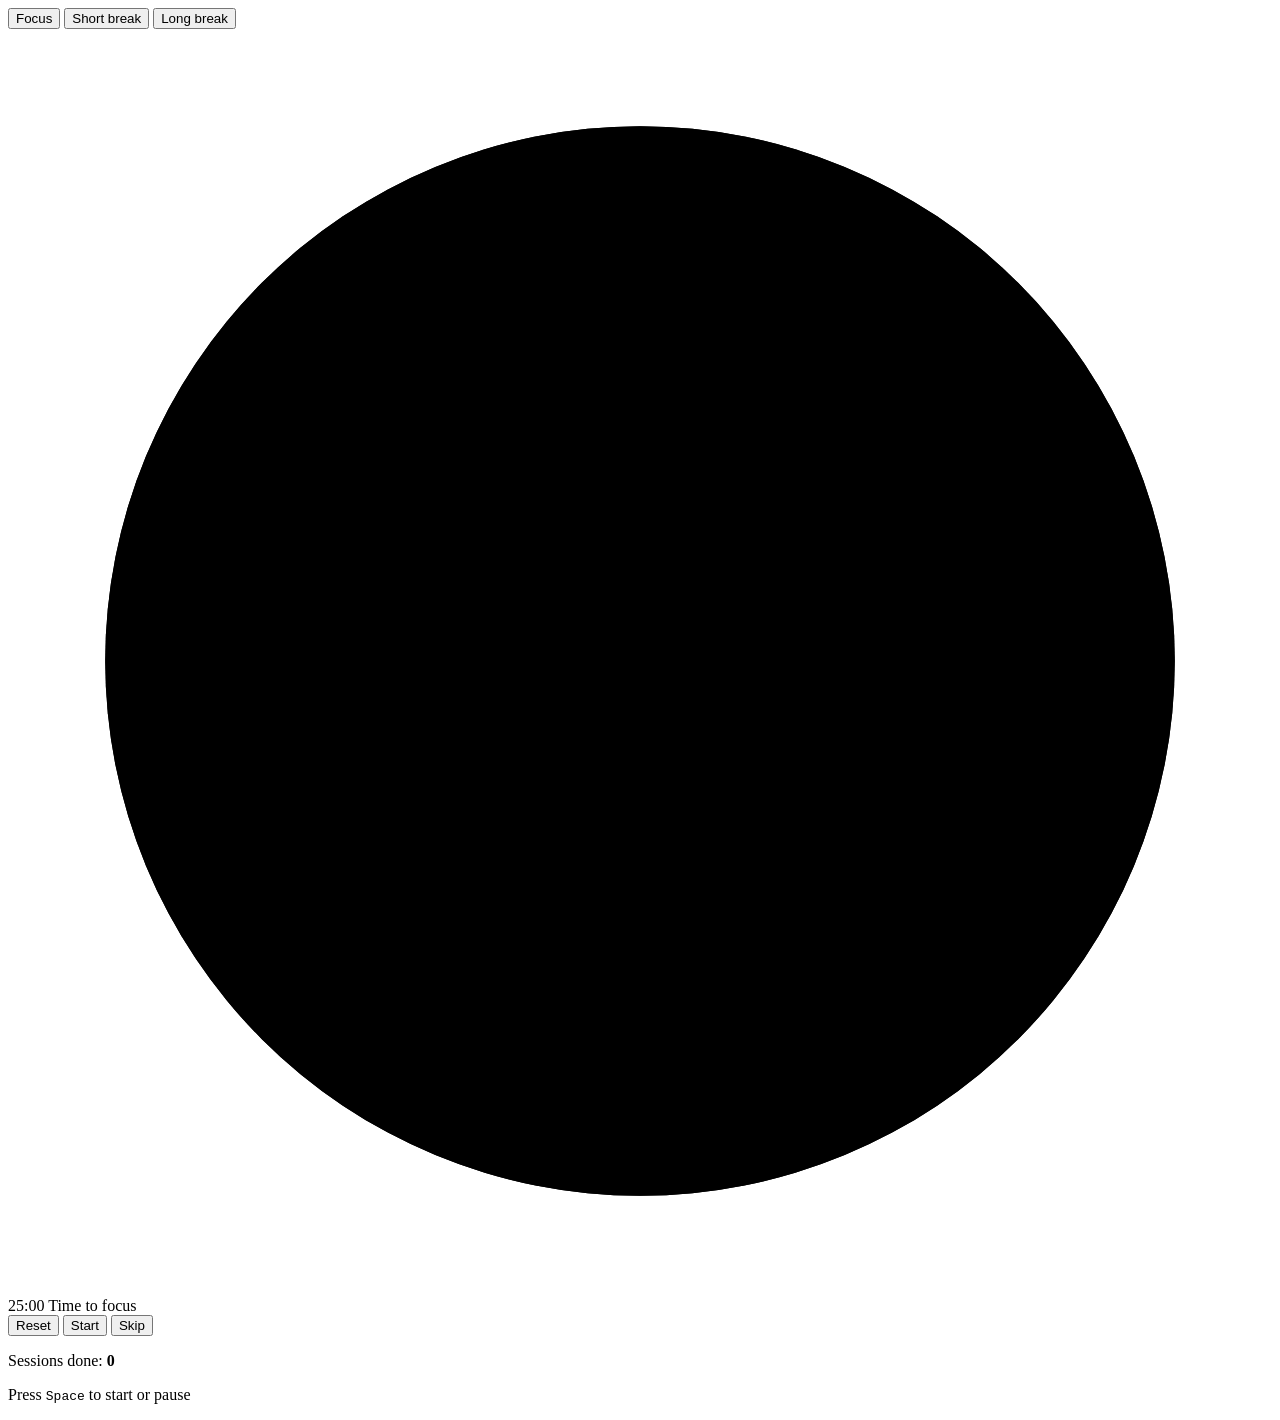
==== pomodoro.html @ 3b55809a "feat: add Html structure for timer and controls" ====
<!doctype html>
<html lang="en">
  <head>
    <meta charset="UTF-8" />
    <meta name="viewport" content="width=device-width, initial-scale=1" />
    <title>Focus Timer</title>
    <link rel="preconnect" href="https://fonts.googleapis.com" />
    <link rel="preconnect" href="https://fonts.gstatic.com" crossorigin />
    <link
      href="https://fonts.googleapis.com/css2?family=Bricolage+Grotesque:wght@400;600;800&display=swap"
      rel="stylesheet"
    />
    <link rel="stylesheet" href="pomodoro.css" />
  </head>
  <body data-mode="focus">
    <main class="app">
      <!-- Mode tabs: clicking one switches the timer mode -->
      <nav class="modes" aria-label="Timer mode">
        <button class="mode-btn is-active" data-mode="focus">Focus</button>
        <button class="mode-btn" data-mode="short">Short break</button>
        <button class="mode-btn" data-mode="long">Long break</button>
      </nav>

      <!-- Timer: SVG ring + time text on top -->
      <section class="timer" aria-live="off">
        <svg class="ring" viewBox="0 0 260 260" aria-hidden="true">
          <circle class="ring-track" cx="130" cy="130" r="110" />
          <circle class="ring-progress" cx="130" cy="130" r="110" />
        </svg>
        <div class="timer-text">
          <span id="time" class="time">25:00</span>
          <span id="label" class="label">Time to focus</span>
        </div>
      </section>

      <!-- Controls -->
      <div class="controls">
        <button id="reset" class="btn btn-ghost" aria-label="Reset timer">
          Reset
        </button>
        <button id="start" class="btn btn-main">Start</button>
        <button id="skip" class="btn btn-ghost" aria-label="Skip to next mode">
          Skip
        </button>
      </div>

      <p class="session-info">
        Sessions done: <strong id="sessions">0</strong>
      </p>
      <p class="hint">Press <kbd>Space</kbd> to start or pause</p>
    </main>

    <script src="pomodoro.js"></script>
  </body>
</html>
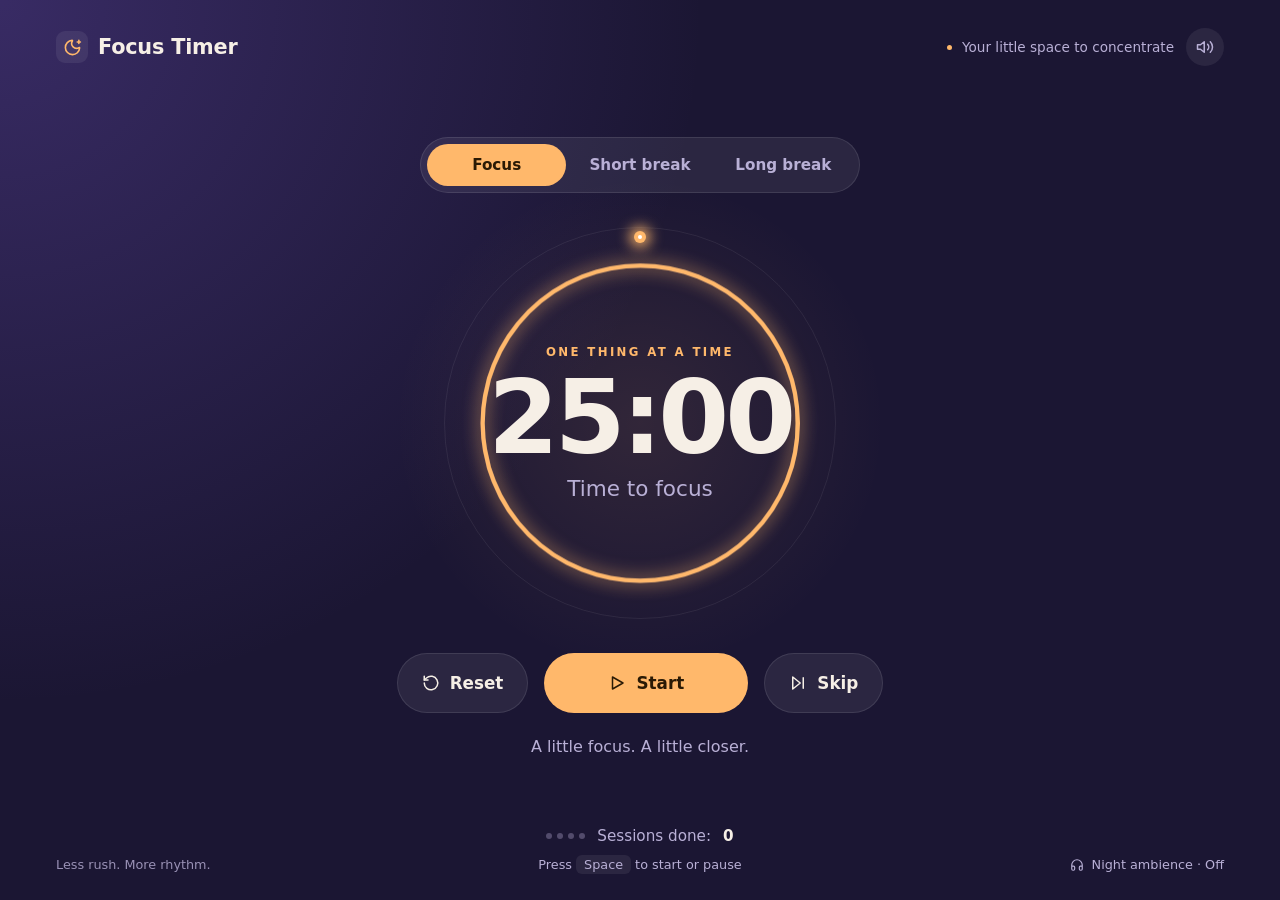
==== commit 84d5e3e7: "feat: match Figma design for header, footer, ring and mobile" ====
--- a/pomodoro.html
+++ b/pomodoro.html
@@ -13,43 +13,211 @@
     <link rel="stylesheet" href="pomodoro.css" />
   </head>
   <body data-mode="focus">
+    <canvas id="bg"></canvas>
+
+    <!-- ---------- Header ---------- -->
+    <header class="top-bar">
+      <div class="brand">
+        <span class="brand-icon" aria-hidden="true">
+          <svg
+            width="19"
+            height="19"
+            viewBox="0 0 24 24"
+            fill="none"
+            stroke="currentColor"
+            stroke-width="2"
+            stroke-linecap="round"
+            stroke-linejoin="round"
+          >
+            <path d="M18 5h4" />
+            <path d="M20 3v4" />
+            <path
+              d="M20.985 12.486a9 9 0 1 1-9.473-9.472c.405-.022.617.46.402.803a6 6 0 0 0 8.268 8.268c.344-.215.825-.004.803.401"
+            />
+          </svg>
+        </span>
+        <span>Focus Timer</span>
+      </div>
+
+      <div class="quiet-setting">
+        <p class="top-tagline">Your little space to concentrate</p>
+        <!-- Placeholder: the sound feature isn't built yet -->
+        <button class="icon-btn" aria-label="Sound (coming soon)">
+          <svg
+            width="18"
+            height="18"
+            viewBox="0 0 24 24"
+            fill="none"
+            stroke="currentColor"
+            stroke-width="2"
+            stroke-linecap="round"
+            stroke-linejoin="round"
+            aria-hidden="true"
+          >
+            <polygon points="11 5 6 9 2 9 2 15 6 15 11 19 11 5" />
+            <path d="M15.54 8.46a5 5 0 0 1 0 7.07" />
+            <path d="M19.07 4.93a10 10 0 0 1 0 14.14" />
+          </svg>
+        </button>
+      </div>
+    </header>
+
+    <!-- ---------- Main ---------- -->
     <main class="app">
-      <!-- Mode tabs: clicking one switches the timer mode -->
       <nav class="modes" aria-label="Timer mode">
         <button class="mode-btn is-active" data-mode="focus">Focus</button>
         <button class="mode-btn" data-mode="short">Short break</button>
         <button class="mode-btn" data-mode="long">Long break</button>
       </nav>
 
-      <!-- Timer: SVG ring + time text on top -->
       <section class="timer" aria-live="off">
         <svg class="ring" viewBox="0 0 260 260" aria-hidden="true">
           <circle class="ring-track" cx="130" cy="130" r="110" />
           <circle class="ring-progress" cx="130" cy="130" r="110" />
         </svg>
+        <!-- The glowing dot that rides the end of the progress line -->
+        <div class="dot-orbit" id="dot-orbit" aria-hidden="true">
+          <span class="orbit-dot"></span>
+        </div>
         <div class="timer-text">
+          <span id="eyebrow" class="eyebrow">One thing at a time</span>
           <span id="time" class="time">25:00</span>
           <span id="label" class="label">Time to focus</span>
         </div>
       </section>
 
-      <!-- Controls -->
       <div class="controls">
         <button id="reset" class="btn btn-ghost" aria-label="Reset timer">
+          <svg
+            width="18"
+            height="18"
+            viewBox="0 0 24 24"
+            fill="none"
+            stroke="currentColor"
+            stroke-width="2"
+            stroke-linecap="round"
+            stroke-linejoin="round"
+            aria-hidden="true"
+          >
+            <path d="M3 12a9 9 0 1 0 3-6.7L3 8" />
+            <path d="M3 3v5h5" />
+          </svg>
           Reset
         </button>
-        <button id="start" class="btn btn-main">Start</button>
+        <button id="start" class="btn btn-main">
+          <svg
+            width="18"
+            height="18"
+            viewBox="0 0 24 24"
+            fill="none"
+            stroke="currentColor"
+            stroke-width="2"
+            stroke-linecap="round"
+            stroke-linejoin="round"
+            aria-hidden="true"
+          >
+            <polygon points="6 4 20 12 6 20 6 4" />
+          </svg>
+          <span id="start-label">Start</span>
+        </button>
         <button id="skip" class="btn btn-ghost" aria-label="Skip to next mode">
+          <svg
+            width="18"
+            height="18"
+            viewBox="0 0 24 24"
+            fill="none"
+            stroke="currentColor"
+            stroke-width="2"
+            stroke-linecap="round"
+            stroke-linejoin="round"
+            aria-hidden="true"
+          >
+            <polygon points="5 4 15 12 5 20 5 4" />
+            <line x1="19" y1="5" x2="19" y2="19" />
+          </svg>
           Skip
         </button>
       </div>
 
-      <p class="session-info">
-        Sessions done: <strong id="sessions">0</strong>
+      <p id="tagline" class="tagline">A little focus. A little closer.</p>
+
+      <!-- Only visible during breaks (see CSS). Games will hook in here. -->
+      <a class="activity-link" href="#activities">
+        <svg
+          width="18"
+          height="18"
+          viewBox="0 0 24 24"
+          fill="none"
+          stroke="currentColor"
+          stroke-width="2"
+          stroke-linecap="round"
+          stroke-linejoin="round"
+          aria-hidden="true"
+        >
+          <line x1="6" x2="10" y1="11" y2="11" />
+          <line x1="8" x2="8" y1="9" y2="13" />
+          <line x1="15" x2="15.01" y1="12" y2="12" />
+          <line x1="18" x2="18.01" y1="10" y2="10" />
+          <path
+            d="M17.32 5H6.68a4 4 0 0 0-3.978 3.59c-.006.052-.01.101-.017.152C2.604 9.416 2 14.456 2 16a3 3 0 0 0 3 3c1 0 1.5-.5 2-1l1.414-1.414A2 2 0 0 1 9.828 16h4.344a2 2 0 0 1 1.414.586L17 18c.5.5 1 1 2 1a3 3 0 0 0 3-3c0-1.545-.604-6.584-.685-7.258-.007-.05-.011-.1-.017-.151A4 4 0 0 0 17.32 5z"
+          />
+        </svg>
+        A little play? Explore break activities
+        <svg
+          width="14"
+          height="14"
+          viewBox="0 0 24 24"
+          fill="none"
+          stroke="currentColor"
+          stroke-width="2"
+          stroke-linecap="round"
+          stroke-linejoin="round"
+          aria-hidden="true"
+        >
+          <path d="M7 7h10v10" />
+          <path d="M7 17 17 7" />
+        </svg>
+      </a>
+    </main>
+
+    <!-- ---------- Footer ---------- -->
+    <footer class="bottom-bar">
+      <p class="footer-note">Less rush. More rhythm.</p>
+
+      <div class="bottom-center">
+        <p class="session-info">
+          <span class="dots" aria-hidden="true">
+            <span class="dot"></span>
+            <span class="dot"></span>
+            <span class="dot"></span>
+            <span class="dot"></span>
+          </span>
+          Sessions done: <strong id="sessions">0</strong>
+        </p>
+        <p class="hint">Press <kbd>Space</kbd> to start or pause</p>
+      </div>
+
+      <p class="ambience">
+        <svg
+          width="14"
+          height="14"
+          viewBox="0 0 24 24"
+          fill="none"
+          stroke="currentColor"
+          stroke-width="2"
+          stroke-linecap="round"
+          stroke-linejoin="round"
+          aria-hidden="true"
+        >
+          <path
+            d="M3 14h3a2 2 0 0 1 2 2v3a2 2 0 0 1-2 2H5a2 2 0 0 1-2-2v-7a9 9 0 0 1 18 0v7a2 2 0 0 1-2 2h-1a2 2 0 0 1-2-2v-3a2 2 0 0 1 2-2h3"
+          />
+        </svg>
+        Night ambience · Off
       </p>
-      <p class="hint">Press <kbd>Space</kbd> to start or pause</p>
-    </main>
-
+    </footer>
+
+    <script src="particles.js"></script>
     <script src="pomodoro.js"></script>
   </body>
 </html>
--- a/pomodoro.css
+++ b/pomodoro.css
@@ -0,0 +1,514 @@
+/* ---------- Theme tokens: each mode redefines these ---------- */
+:root {
+  --bg: #1b1633;
+  --surface: rgba(255, 255, 255, 0.07);
+  --line: rgba(255, 255, 255, 0.1);
+  --ink: #f6efe6;
+  --ink-soft: #b9b0d6;
+  --accent: #ffb86b;
+  --accent-ink: #2a1a05;
+  --nebula: rgba(124, 92, 214, 0.3);
+}
+
+body[data-mode="short"] {
+  --bg: #0f3d3a;
+  --ink: #eafaf3;
+  --ink-soft: #9fcfc2;
+  --accent: #9be7c4;
+  --accent-ink: #06231f;
+  --nebula: rgba(60, 200, 170, 0.25);
+}
+
+body[data-mode="long"] {
+  --bg: #12304f;
+  --ink: #eaf3ff;
+  --ink-soft: #9db9d9;
+  --accent: #8ec5ff;
+  --accent-ink: #061a30;
+  --nebula: rgba(90, 150, 255, 0.28);
+}
+
+/* ---------- Base ---------- */
+* {
+  box-sizing: border-box;
+  margin: 0;
+}
+
+body {
+  min-height: 100vh;
+  display: flex;
+  flex-direction: column;
+  padding: 28px 56px;
+  background-color: var(--bg);
+  background-image: radial-gradient(
+    circle at 0% 0%,
+    var(--nebula),
+    transparent 45%
+  );
+  background-attachment: fixed;
+  color: var(--ink);
+  font-family: "Bricolage Grotesque", system-ui, sans-serif;
+  transition:
+    background-color 0.6s ease,
+    color 0.6s ease;
+}
+
+#bg {
+  position: fixed;
+  top: 0;
+  left: 0;
+  z-index: -1;
+}
+
+/* ---------- Header ---------- */
+.top-bar {
+  display: flex;
+  justify-content: space-between;
+  align-items: center;
+  gap: 16px;
+}
+
+.brand {
+  display: flex;
+  align-items: center;
+  gap: 10px;
+  font-weight: 800;
+  font-size: 1.3rem;
+  letter-spacing: -0.01em;
+}
+
+.brand-icon {
+  display: grid;
+  place-items: center;
+  width: 32px;
+  height: 32px;
+  border-radius: 9px;
+  background: var(--surface);
+  color: var(--accent);
+  transition: color 0.6s ease;
+}
+
+.quiet-setting {
+  display: flex;
+  align-items: center;
+  gap: 12px;
+}
+
+.top-tagline {
+  display: flex;
+  align-items: center;
+  gap: 10px;
+  color: var(--ink-soft);
+  font-size: 0.85rem;
+}
+
+.top-tagline::before {
+  content: "";
+  width: 5px;
+  height: 5px;
+  border-radius: 50%;
+  background: var(--accent);
+}
+
+.icon-btn {
+  display: grid;
+  place-items: center;
+  width: 38px;
+  height: 38px;
+  border: 0;
+  border-radius: 50%;
+  background: var(--surface);
+  color: var(--ink-soft);
+  cursor: pointer;
+  transition: color 0.2s;
+}
+
+.icon-btn:hover {
+  color: var(--ink);
+}
+
+/* ---------- Main ---------- */
+.app {
+  flex: 1;
+  width: 100%;
+  max-width: 560px;
+  margin: 0 auto;
+  display: flex;
+  flex-direction: column;
+  align-items: center;
+  justify-content: center;
+  gap: 34px;
+  padding: 16px 0;
+}
+
+/* ---------- Mode tabs ---------- */
+.modes {
+  display: flex;
+  width: min(100%, 440px);
+  gap: 4px;
+  padding: 6px;
+  background: var(--surface);
+  border: 1px solid var(--line);
+  border-radius: 999px;
+}
+
+.mode-btn {
+  flex: 1;
+  border: 0;
+  background: transparent;
+  color: var(--ink-soft);
+  font: inherit;
+  font-size: 0.95rem;
+  font-weight: 600;
+  padding: 12px 8px;
+  border-radius: 999px;
+  cursor: pointer;
+  transition:
+    background-color 0.3s,
+    color 0.3s;
+}
+
+.mode-btn:hover {
+  color: var(--ink);
+}
+
+.mode-btn.is-active {
+  background: var(--accent);
+  color: var(--accent-ink);
+}
+
+/* ---------- Timer ring ---------- */
+.timer {
+  --size: min(86vw, 392px);
+  position: relative;
+  width: var(--size);
+  aspect-ratio: 1;
+}
+
+/* Faint outer orbit line */
+.timer::before {
+  content: "";
+  position: absolute;
+  inset: 0;
+  border-radius: 50%;
+  border: 1px solid rgba(255, 255, 255, 0.07);
+}
+
+/* Soft glow behind the whole timer */
+.timer::after {
+  content: "";
+  position: absolute;
+  inset: -18%;
+  z-index: -1;
+  border-radius: 50%;
+  background: radial-gradient(
+    circle,
+    color-mix(in srgb, var(--accent) 10%, transparent),
+    transparent 65%
+  );
+}
+
+.ring {
+  position: absolute;
+  inset: 2.5%;
+  width: 95%;
+  height: 95%;
+  transform: rotate(-90deg); /* start the ring at 12 o'clock */
+}
+
+.ring circle {
+  fill: none;
+  stroke-width: 3;
+}
+
+.ring-track {
+  stroke: var(--ink-soft);
+  opacity: 0.15;
+}
+
+.ring-progress {
+  stroke: var(--accent);
+  stroke-linecap: round;
+  filter: drop-shadow(0 0 6px var(--accent));
+  transition: stroke 0.6s ease;
+}
+
+/* The wrapper is the same size as the ring. JS rotates it,
+   and the dot sits at its top edge, so it rides the ring. */
+.dot-orbit {
+  position: absolute;
+  inset: 2.5%;
+}
+
+.orbit-dot {
+  position: absolute;
+  top: 0;
+  left: 50%;
+  width: 12px;
+  height: 12px;
+  margin: -6px 0 0 -6px;
+  border-radius: 50%;
+  background: var(--accent);
+  box-shadow: 0 0 14px 4px var(--accent);
+}
+
+.orbit-dot::after {
+  content: "";
+  position: absolute;
+  inset: 4px;
+  border-radius: 50%;
+  background: #fff;
+}
+
+.timer-text {
+  position: absolute;
+  inset: 0;
+  display: flex;
+  flex-direction: column;
+  align-items: center;
+  justify-content: center;
+  gap: 8px;
+  text-align: center;
+}
+
+.eyebrow {
+  color: var(--accent);
+  font-size: calc(var(--size) * 0.03);
+  font-weight: 600;
+  letter-spacing: 0.2em;
+  text-transform: uppercase;
+  transition: color 0.6s ease;
+}
+
+.time {
+  font-size: calc(var(--size) * 0.26);
+  line-height: 1;
+  font-weight: 800;
+  font-variant-numeric: tabular-nums; /* digits keep the same width, so the text doesn't jiggle */
+  letter-spacing: -0.04em;
+}
+
+.label {
+  color: var(--ink-soft);
+  font-size: calc(var(--size) * 0.055);
+}
+
+/* ---------- Controls ---------- */
+.controls {
+  display: flex;
+  align-items: center;
+  gap: 16px;
+}
+
+.btn {
+  display: inline-flex;
+  align-items: center;
+  justify-content: center;
+  gap: 10px;
+  height: 60px;
+  font: inherit;
+  font-size: 1.05rem;
+  font-weight: 600;
+  border: 0;
+  cursor: pointer;
+  border-radius: 999px;
+  transition:
+    transform 0.15s ease,
+    background-color 0.3s,
+    color 0.3s;
+}
+
+.btn:active {
+  transform: scale(0.96);
+}
+
+.btn-main {
+  min-width: 204px;
+  background: var(--accent);
+  color: var(--accent-ink);
+  font-weight: 800;
+}
+
+.btn-ghost {
+  min-width: 115px;
+  padding: 0 24px;
+  background: var(--surface);
+  color: var(--ink);
+  border: 1px solid var(--line);
+}
+
+.mode-btn:focus-visible,
+.btn:focus-visible,
+.icon-btn:focus-visible,
+.activity-link:focus-visible {
+  outline: 3px solid var(--ink);
+  outline-offset: 3px;
+}
+
+.tagline {
+  margin-top: -10px;
+  color: var(--ink-soft);
+  font-size: 1rem;
+}
+
+.activity-link {
+  display: inline-flex;
+  align-items: center;
+  gap: 8px;
+  margin-top: -14px;
+  color: var(--accent);
+  font-size: 0.95rem;
+  text-decoration: none;
+}
+
+.activity-link:hover {
+  text-decoration: underline;
+}
+
+/* Only show the games link during breaks */
+body[data-mode="focus"] .activity-link {
+  display: none;
+}
+
+/* ---------- Footer ---------- */
+.bottom-bar {
+  display: grid;
+  grid-template-columns: 1fr auto 1fr;
+  align-items: end;
+  gap: 16px;
+  color: var(--ink-soft);
+  font-size: 0.8rem;
+}
+
+.footer-note {
+  opacity: 0.8;
+}
+
+.ambience {
+  display: flex;
+  align-items: center;
+  justify-content: flex-end;
+  gap: 8px;
+}
+
+.bottom-center {
+  display: flex;
+  flex-direction: column;
+  align-items: center;
+  gap: 12px;
+}
+
+.session-info {
+  display: flex;
+  align-items: center;
+  gap: 12px;
+  font-size: 0.95rem;
+}
+
+.session-info strong {
+  color: var(--ink);
+  font-weight: 600;
+}
+
+.dots {
+  display: inline-flex;
+  gap: 5px;
+}
+
+.dot {
+  width: 6px;
+  height: 6px;
+  border-radius: 50%;
+  background: var(--ink-soft);
+  opacity: 0.35;
+  transition:
+    background-color 0.3s,
+    opacity 0.3s;
+}
+
+.dot.is-done {
+  background: var(--accent);
+  opacity: 1;
+}
+
+kbd {
+  background: var(--surface);
+  padding: 2px 8px;
+  border-radius: 6px;
+  font-family: inherit;
+}
+
+/* ---------- Mobile (matches the 390px design) ---------- */
+@media (max-width: 640px) {
+  body {
+    padding: 20px 24px 24px;
+  }
+
+  .top-tagline,
+  .footer-note {
+    display: none;
+  }
+
+  .app {
+    gap: 28px;
+  }
+
+  /* On mobile the tagline sits between the ring and the buttons.
+     "order" changes the visual order without touching the HTML. */
+  .modes {
+    order: 0;
+  }
+  .timer {
+    order: 1;
+  }
+  .tagline {
+    order: 2;
+    margin-top: 0;
+  }
+  .controls {
+    order: 3;
+    width: 100%;
+    gap: 10px;
+  }
+  .activity-link {
+    order: 4;
+    margin-top: 0;
+  }
+
+  .btn {
+    height: 58px;
+  }
+
+  .btn-main {
+    flex: 1.9;
+    min-width: 0;
+  }
+
+  .btn-ghost {
+    flex: 1;
+    min-width: 0;
+    padding: 0 12px;
+  }
+
+  /* Reset and Skip show text only on mobile */
+  .btn-ghost svg {
+    display: none;
+  }
+
+  .bottom-bar {
+    grid-template-columns: 1fr;
+    justify-items: center;
+    gap: 20px;
+    margin-top: 12px;
+  }
+
+  .ambience {
+    justify-content: center;
+  }
+}
+
+@media (prefers-reduced-motion: reduce) {
+  * {
+    transition: none !important;
+  }
+}
